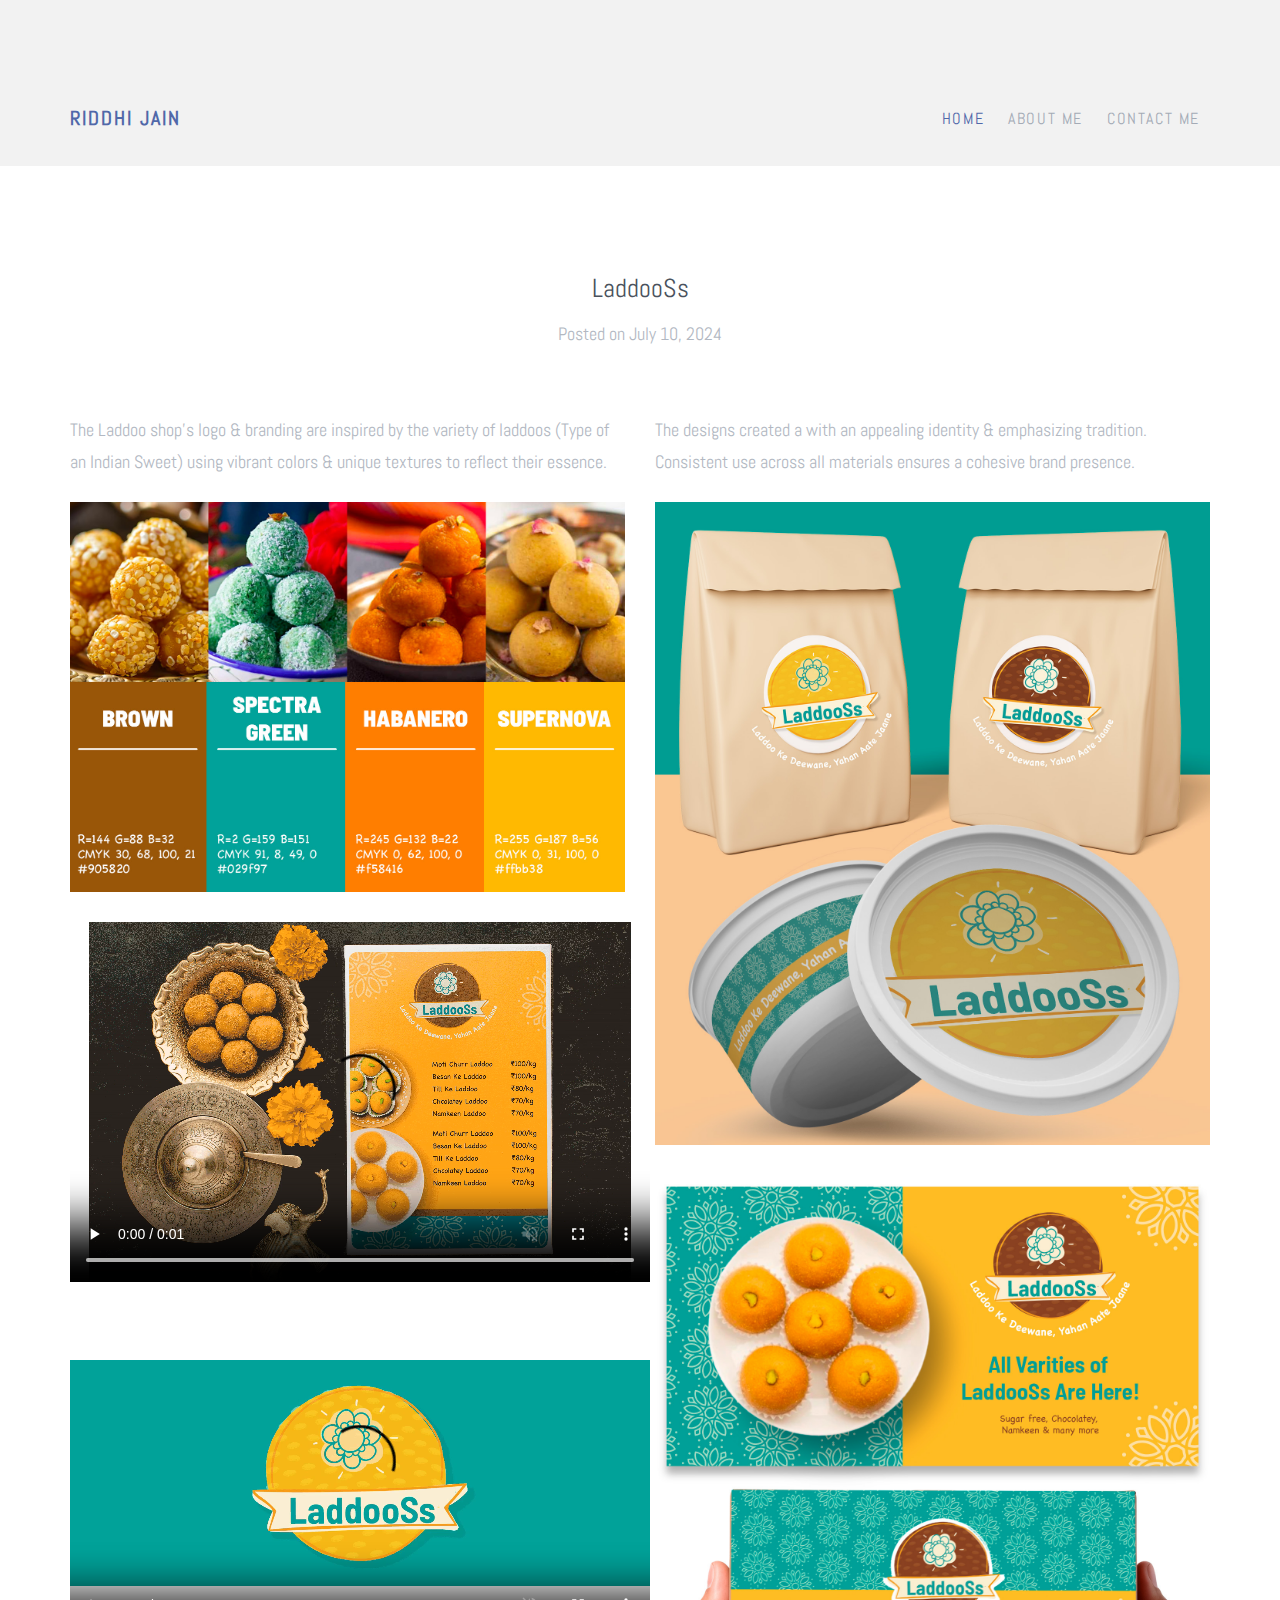
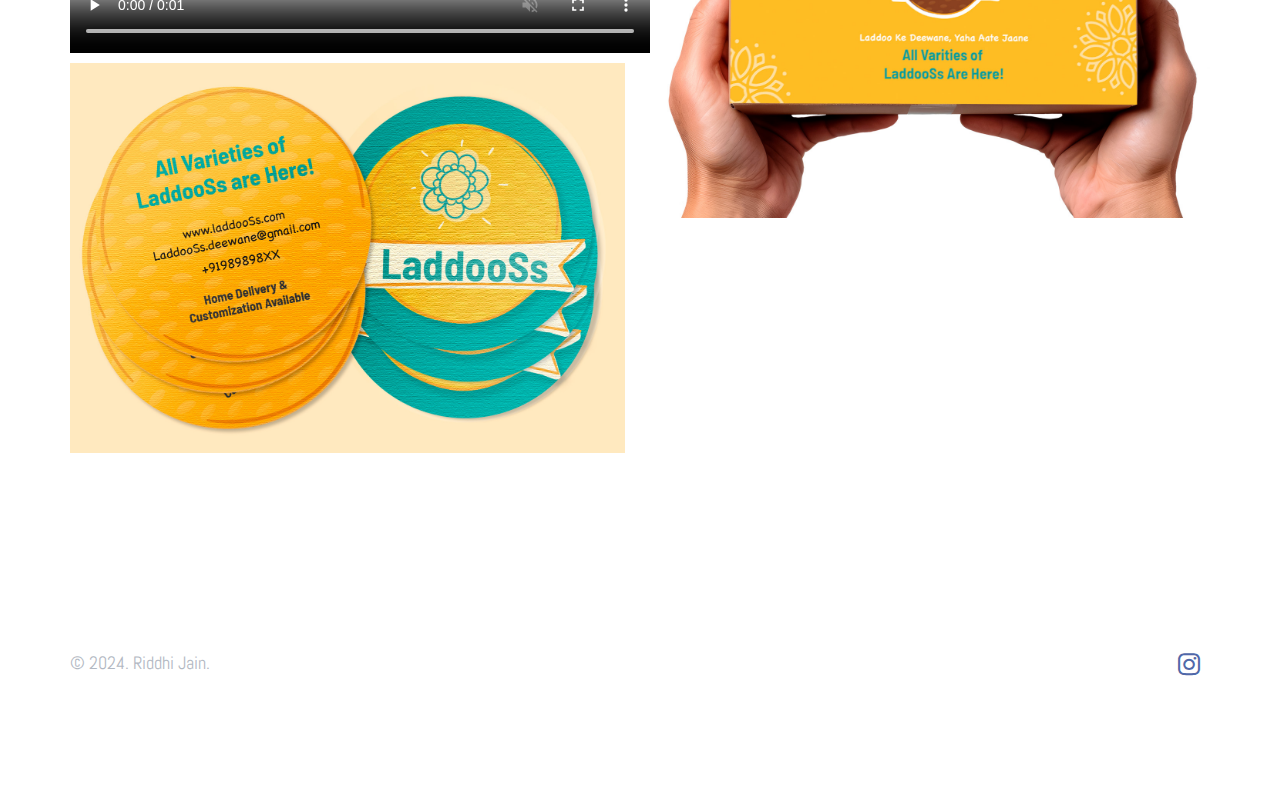
==== 1.laddoos.html @ 5071874e "commit" ====
<!DOCTYPE html>
<html lang="en">
  <head>
    <meta charset="utf-8">
    <meta name="viewport" content="width=device-width, initial-scale=1">
    <title>Riddhi Jain &mdash; Graphic Designer</title>
    <link
            rel="icon"
            href=
"https://cdn-icons-png.flaticon.com/512/1825/1825968.png"
            type="image/x-icon"
        />
    <meta name="description" content="Free Bootstrap Theme by uicookies.com">
    <meta name="keywords" content="free website templates, free bootstrap themes, free template, free bootstrap, free website template">
    
    <link href="https://fonts.googleapis.com/css?family=Abel" rel="stylesheet">
    <link rel="stylesheet" href="css/styles-merged.css">
    <link rel="stylesheet" href="css/style.min.css">
    <link rel="stylesheet" href="css/custom.css">

    <!--[if lt IE 9]>
      <script src="js/vendor/html5shiv.min.js"></script>
      <script src="js/vendor/respond.min.js"></script>
    <![endif]-->
  </head>
  <body>


  <!-- START: header -->
  
  <div class="probootstrap-loader"></div>

  <header role="banner" class="probootstrap-header">
    <div class="container">
        <a href="index.html" class="probootstrap-logo">Riddhi Jain<span></span></a>
        
        <a href="#" class="probootstrap-burger-menu visible-xs" ><i>Menu</i></a>
        <div class="mobile-menu-overlay"></div>

        <nav role="navigation" class="probootstrap-nav hidden-xs">
          <ul class="probootstrap-main-nav">
            <li class="active"><a href="index.html">Home</a></li>
            <!-- <li><a href="services.html">Projects</a></li> -->
            <li><a href="about.html">About Me</a></li>
            <li><a href="contact.html">Contact Me</a></li>
          </ul>
          <div class="extra-text visible-xs"> 
            <a href="#" class="probootstrap-burger-menu"><i>Menu</i></a>
            <h5>Address</h5>
            <p>198 West 21th Street, Suite 721 New York NY 10016</p>
            <h5>Connect</h5>
            <ul class="social-buttons">
              <li><a href="#"><i class="icon-twitter"></i></a></li>
              <li><a href="#"><i class="icon-facebook2"></i></a></li>
              <li><a href="#"><i class="icon-instagram2"></i></a></li>
            </ul>
          </div>
        </nav>
    </div>
  </header>
  <!-- END: header -->
  
  <div class="probootstrap-section">
    <div class="container">

      <div class="row">
        <div class="col-md-6 col-md-offset-3 mb40 text-center">
          <h2>LaddooSs</h2>
          <p>Posted  on July 10, 2024</p>
        </div>
        <div class="col-md-6">
          <p>The Laddoo shop's logo & branding are inspired by the variety of laddoos (Type of an Indian Sweet) using vibrant colors & unique textures to reflect their essence.</p>    
        </div>
        <div class="col-md-6">
          <p>The designs created a with an appealing identity & emphasizing tradition. Consistent use across all materials ensures a cohesive brand presence.</i></p>    
        </div>
      </div>
      <div class="row">
        <div class="col-md-6">
          <p><a href="img/1.Colors & Fonts.jpg" class="image-popup"><img src="img/1.Colors & Fonts.jpg" class="img-responsive" alt="Image 1"></a></p>
          <!-- <p><a href="img/1.Menu Thumbnail.jpg" class="image-popup"><img src="img/1.Menu Thumbnail.jpg" class="img-responsive" alt="Image 3"></a></p> -->
          <!-- <p><a href="img/1.Thumbnail.jpg" class="image-popup"><img src="img/1.Thumbnail.jpg" class="img-responsive" alt="Free HTML5 Bootstrap Template by uicookies.com"></a></p> -->
          <video width="580" height="360" controls autoplay loop muted>
            <source src="img/1.Menu GIF.mp4" type="video/mp4">
          </video>
          <video width="580" height="360" controls autoplay loop muted>
            <source src="img/1.Logo GIF.mp4" type="video/mp4">
          </video>          
          <p><a href="img/1.Visiting Card.jpg" class="image-popup"><img src="img/1.Visiting Card.jpg" class="img-responsive" alt="Free HTML5 Bootstrap Template by uicookies.com"></a></p>


        </div>
        <div class="col-md-6">
          <p><a href="img/1.Instant Packs.jpg" class="image-popup"><img src="img/1.Instant Packs.jpg" class="img-responsive" alt="Image 2"></a></p>
          <p><a href="img/1.Pattern.jpg" class="image-popup"><img src="img/1.Pattern.jpg" class="img-responsive" alt="Image 4"></a></p>

          
        </div>
      </div>
      
    </div>
  </div>

  <footer class="probootstrap-footer" role="contentinfo">
    <div class="container">
      <div class="row">
        <div class="col-md-12">
          <p class="probootstrap-copyright">&copy; 2024. Riddhi Jain.</p>
          <ul class="probootstrap-social">
            <!-- <li><a href="#"><i class="icon-twitter"></i></a></li> -->
            <!-- <li><a href="#"><i class="icon-facebook2"></i></a></li> -->
            <li><a href="https://www.instagram.com/inthehouseofrj/"><i class="icon-instagram2"></i></a></li>
            <!-- <li><a href="#"><i class="icon-google-plus"></i></a></li> -->
          </ul>
        </div>
      </div>
    </div>
  </footer>

  <div class="gototop js-top">
    <a href="#" class="js-gotop"><i class="icon-chevron-thin-up"></i></a>
  </div>
  

  <script src="js/scripts.min.js"></script>
  <script src="js/main.min.js"></script>
  <script src="js/custom.js"></script>

  </body>
</html>
---- css/style.min.css ----
/*!==============================
 * Theme Name: Explorer
 * Theme URL: https://probootstrap.com/explorer-free-photography-website-template-using-bootstrap
 * Version: 1.0
 * Author: ProBootstrap.com
 * Author URL: https://probootstrap.com
 * License: Released for free under the Creative Commons Attribution 3.0 license (probootstrap.com/license)
 */.probootstrap-logo,body{font-family:Abel,sans-serif}.btn,.probootstrap-footer-widget .heading,.probootstrap-logo,.probootstrap-main-nav li a{letter-spacing:.1em;text-transform:uppercase}@font-face{font-family:icomoon;src:url(../fonts/icomoon/icomoon.eot?1z9v6x);src:url(../fonts/icomoon/icomoon.eot?1z9v6x#iefix) format("embedded-opentype"),url(../fonts/icomoon/icomoon.ttf?1z9v6x) format("truetype"),url(../fonts/icomoon/icomoon.woff?1z9v6x) format("woff"),url(../fonts/icomoon/icomoon.svg?1z9v6x#icomoon) format("svg");font-weight:400;font-style:normal}html{overflow-x:hidden;font-size:1em}body{background:#fff;font-size:18px;line-height:1.8;font-weight:300;color:#b2b8c2}::selection{background:#5068A9;color:#fff}::-moz-selection{background:#5068A9;color:#fff}.page-title h1,.probootstrap-card .probootstrap-card-text .probootstrap-card-heading,.probootstrap-panel .panel .panel-title,.section-heading h2,.service .heading,.service.left-icon h3,h1,h2,h3,h4{margin:1.414em 0 .5em;line-height:1.2;font-weight:300;color:#4a525d}.page-title h1,h1{margin-top:0;font-size:1.602em}.section-heading h2,h2{font-size:1.424em}.probootstrap-card .probootstrap-card-text .probootstrap-card-heading,.service .heading,.service.left-icon h3,h3{font-size:1.266em}.probootstrap-panel .panel .panel-title,h4{font-size:1.125em}.font_small,small{font-size:.889em}figure,ol,p,ul{margin-bottom:1.3em}a{-webkit-transition:.3s all;transition:.3s all;color:#5068A9}a:focus,a:hover{color:#485d98;text-decoration:none!important}.probootstrap-header{padding-top:100px;padding-bottom:30px;width:100%;z-index:12;position:relative;background:#F2F2F2;top:0}.probootstrap-logo{float:left;color:#5068A9;padding-left:0;font-size:20px;display:block;font-weight:900}.probootstrap-logo:active,.probootstrap-logo:focus,.probootstrap-logo:hover{color:#5068A9}@media screen and (max-width:768px){.probootstrap-header{padding-top:30px;padding-bottom:30px}.probootstrap-logo{padding-left:0}}.probootstrap-nav{float:right;margin:2px 0 0}.probootstrap-mobile-menu-active .probootstrap-nav{text-align:left;position:fixed;display:block!important;overflow-y:auto;top:0;right:0;bottom:0;z-index:1100;height:100vh;width:300px;background:#000;padding:40px;-webkit-transition:.3s all ease-out;transition:.3s all ease-out;-webkit-transform:translateX(300px);transform:translateX(300px)}.probootstrap-mobile-menu-active .probootstrap-nav .extra-text{display:block;float:left;clear:both;margin-top:30px;font-size:16px;color:rgba(255,255,255,.5)}.probootstrap-mobile-menu-active .probootstrap-nav .extra-text .social-buttons{padding:0;margin:0 0 20px}.probootstrap-mobile-menu-active .probootstrap-nav .extra-text .social-buttons li{display:inline-block;zoom:1;padding:0;margin:0}.probootstrap-mobile-menu-active .probootstrap-nav .extra-text .social-buttons li a{color:#fff;padding:10px}.probootstrap-mobile-menu-active .probootstrap-nav .extra-text .social-buttons li:first-child a{padding-left:0}.probootstrap-mobile-menu-active .probootstrap-nav .extra-text h5{text-transform:uppercase;font-size:12px;font-weight:700;letter-spacing:.1em;color:#fff}.probootstrap-mobile-menu-active.show .probootstrap-nav{-webkit-transform:translateX(0);transform:translateX(0)}.probootstrap-main-nav{margin:0;padding:0}.probootstrap-mobile-menu-active .probootstrap-main-nav{float:left;margin-top:40px;width:100%}.probootstrap-main-nav li{margin:0;padding:0 10px;list-style:none;display:inline;font-size:16px}.probootstrap-mobile-menu-active .probootstrap-main-nav li{margin-bottom:10px;padding-left:0;padding-right:0;display:block}.probootstrap-main-nav li a{font-weight:400;padding:10px 0;color:#a4abb6}.probootstrap-main-nav li a:hover{color:#8791a0}.probootstrap-mobile-menu-active.show .probootstrap-main-nav li a{color:#5068A9}.probootstrap-mobile-menu-active .probootstrap-main-nav li a{margin-bottom:10px;padding:5px 0;display:block}.probootstrap-mobile-menu-active .probootstrap-main-nav li a:hover{color:#fff}.probootstrap-main-nav li.active a,.probootstrap-main-nav li.active a:hover{color:#5068A9}.probootstrap-header-social li a,.probootstrap-mobile-menu-active .probootstrap-main-nav li.active a{color:#fff}.mobile-menu-overlay{z-index:1099;position:fixed;top:0;bottom:0;left:0;right:0;width:100vw;height:100vh;background:rgba(0,0,0,.3);opacity:0;visibility:hidden;-webkit-transition:.3s all ease-out;transition:.3s all ease-out}.probootstrap-hover-overlay:before,.probootstrap-hover-overlay:hover:before,.probootstrap-mobile-menu-active.show .mobile-menu-overlay{opacity:1;visibility:visible}.probootstrap-header-social{position:absolute;top:34px;right:60px}.probootstrap-header-social li{display:inline;list-style:none;margin-left:5px}.probootstrap-right-nav{position:absolute;top:3px;right:0;margin:0;padding:0}.probootstrap-right-nav li{padding:0;margin:0;display:inline-block;zoom:1;list-style:none}.probootstrap-right-nav li a{padding:0 10px}.probootstrap-burger-menu{display:inline-block;width:18px;height:18px;cursor:pointer;text-decoration:none}.probootstrap-burger-menu i{position:relative;display:inline-block;width:18px;height:2px;color:#a4abb6;font:700 14px/.4 Helvetica,arial;text-transform:uppercase;text-indent:-55px;background:#a4abb6;-webkit-transition:all .2s ease-out;transition:all .2s ease-out}.probootstrap-burger-menu i::after,.probootstrap-burger-menu i::before{content:'';width:18px;height:2px;background:#a4abb6;position:absolute;left:0;-webkit-transition:all .2s ease-out;transition:all .2s ease-out}.probootstrap-burger-menu i::before{top:-7px}.probootstrap-burger-menu i::after{bottom:-7px}.probootstrap-burger-menu:hover i::before{top:-10px}.probootstrap-burger-menu:hover i::after{bottom:-10px}.probootstrap-burger-menu.active i{background:0 0}.probootstrap-burger-menu.active i::before{top:0;-webkit-transform:rotateZ(45deg);transform:rotateZ(45deg)}.probootstrap-burger-menu.active i::after{bottom:0;-webkit-transform:rotateZ(-45deg);transform:rotateZ(-45deg)}.probootstrap-mobile-menu-active.show .probootstrap-burger-menu i{color:#fff;background:#000}.probootstrap-mobile-menu-active.show .probootstrap-burger-menu i::after,.probootstrap-mobile-menu-active.show .probootstrap-burger-menu i::before{background:#fff}.probootstrap-burger-menu{position:absolute;top:30px;right:20px}.btn{border:none;border-radius:4px;-webkit-transition:.3s all ease-in;transition:.3s all ease-in;padding:10px 15px}.btn.btn-sm{font-size:13px;padding:5px 20px}.btn.btn-lg{line-height:1.5;padding-top:20px;padding-bottom:20px}.btn.btn-primary{border:2px solid #5068A9;background:#5068A9;color:#fff}.btn.btn-primary:active,.btn.btn-primary:focus,.btn.btn-primary:hover{background:#5f76b3;color:#fff;border:2px solid #5f76b3}.btn.btn-primary:active,.btn.btn-primary:focus{outline:0;border:2px solid #5f76b3}.btn.btn-ghost{background:0 0;border:2px solid #5068A9;color:#5068A9}.btn.btn-ghost:hover{background:#5068A9;color:#fff;border:2px solid #5068A9}.btn.btn-ghost:active,.btn.btn-ghost:focus{outline:0;background:0 0;color:#5068A9;border:2px solid #5068A9}.btn.btn-ghost.btn-ghost-white{background:0 0;border:2px solid #fff;color:#fff}.btn.btn-ghost.btn-ghost-white:hover{background:#fff;color:#5068A9}.btn.btn-ghost.btn-ghost-white:active,.btn.btn-ghost.btn-ghost-white:focus{outline:0;background:#fff;color:#5068A9;border:2px solid #fff}.btn.btn-black,.btn.btn-black:active,.btn.btn-black:focus,.btn.btn-black:hover{background:#000;border:1px solid #000;color:#fff}.btn.btn-black:active,.btn.btn-black:focus{outline:0}.probootstrap-section{padding:4em 0;position:relative;z-index:2}.probootstrap-section.probootstrap-section-sm{padding:3em 0}.probootstrap-section.probootstrap-border-top{border-top:1px solid rgba(0,0,0,.1)}.probootstrap-section.probootstrap-border-bottom{border-bottom:1px solid rgba(0,0,0,.1)}.probootstrap-section>.container.probootstrap-border-top{padding-top:50px;border-top:1px solid rgba(0,0,0,.1)}.probootstrap-cta,.probootstrap-footer{border-top:2px solid rgba(255,255,255,.1)}.probootstrap-section.probootstrap-section-colored,.probootstrap-section.probootstrap-section-dark{background:#ddf0f3;background:-webkit-gradient(linear,left top,right top,from(#ddf0f3),to(#5068a9));background:linear-gradient(to right,#ddf0f3 0,#5068a9 100%);filter:progid:DXImageTransform.Microsoft.gradient( startColorstr=$firstcolor, endColorstr=$secondcolor, GradientType=1 )}.probootstrap-section.probootstrap-section-colored .section-heading h2,.probootstrap-section.probootstrap-section-dark .section-heading h2{color:#fff}.probootstrap-section.probootstrap-section-colored .section-heading p,.probootstrap-section.probootstrap-section-dark .section-heading p{color:rgba(255,255,255,.6)}.probootstrap-section.probootstrap-section-colored .heading-with-icon,.probootstrap-section.probootstrap-section-colored .heading-with-icon i,.probootstrap-section.probootstrap-section-dark .heading-with-icon,.probootstrap-section.probootstrap-section-dark .heading-with-icon i{color:#5068A9}.probootstrap-section.probootstrap-section-colored p,.probootstrap-section.probootstrap-section-dark .section-heading h2,.probootstrap-section.probootstrap-section-dark p{color:#fff}.probootstrap-section.probootstrap-section-dark{background:#222;color:#fff}.probootstrap-section.probootstrap-section-dark .section-heading p,.probootstrap-section.probootstrap-section-dark p{color:rgba(255,255,255,.6)}.probootstrap-section.probootstrap-section-lighter{background:#f7f7f7}@media screen and (max-width:768px){.probootstrap-section{padding:3em 0}}.probootstrap-section.probootstrap-bg{background-size:cover;background-repeat:no-repeat;background-attachment:fixed;padding:8em 0}.probootstrap-section.probootstrap-bg:before{position:absolute;content:"";background:rgba(0,0,0,.6);top:0;left:0;right:0;bottom:0;z-index:-1}.probootstrap-section.probootstrap-bg .heading{margin-top:0;margin-bottom:10px;color:#fff;font-family:Abel,sans-serif;font-size:30px;line-height:30px}.probootstrap-cta :last-child,.probootstrap-panel .panel .panel-body :last-child{margin-bottom:0}.probootstrap-section.probootstrap-bg .sub-heading{font-size:20px;line-height:1.5;color:rgba(255,255,255,.7)}.probootstrap-section.probootstrap-bg .container{position:relative;z-index:2}.probootstrap-cta{border-bottom:2px solid rgba(255,255,255,.1);padding:50px 0;float:left;width:100%}.probootstrap-cta.border-bototm-none{border-bottom:none}.probootstrap-cta h2{margin-top:0;margin-bottom:0;text-transform:uppercase}.probootstrap-relative{position:relative}.probootstrap-owl-navigation{margin:0;padding:0}.probootstrap-owl-navigation.absolute{position:absolute;top:2px}@media screen and (max-width:768px){.probootstrap-owl-navigation.absolute{position:relative;margin-bottom:40px}}.probootstrap-owl-navigation.absolute.right{right:10px}.probootstrap-owl-navigation.absolute.left{left:0}.probootstrap-owl-navigation li{display:inline-block;list-style:none;margin:0;padding:0}.probootstrap-owl-navigation li a{font-size:30px;padding:0;color:#ccc}.probootstrap-owl-navigation li a:hover{color:#333}.probootstrap-footer{padding:5em 0}.probootstrap-footer .probootstrap-copyright{float:left}@media screen and (max-width:768px){.probootstrap-footer{padding:3em 0}.probootstrap-footer .probootstrap-copyright{float:none}}.probootstrap-footer .probootstrap-social{float:right}@media screen and (max-width:768px){.probootstrap-footer .probootstrap-social{float:none}}.probootstrap-footer-widget{float:left;width:100%;margin-bottom:30px}.probootstrap-footer-widget .heading{font-size:14px;margin-bottom:30px;font-weight:400}.probootstrap-footer-widget.right{text-align:right}.probootstrap-link-wrap{padding-left:40px}@media screen and (max-width:970px){.probootstrap-link-wrap{padding-left:0}}.stack-link{padding:0;margin:0;display:block}.stack-link li{list-style:none;padding:0;margin:0 0 10px}.stack-link small{font-size:12px;color:rgba(255,255,255,.2)}.stack-link a:hover small{color:#fff}.section-heading{margin-bottom:50px}.section-heading h2{font-weight:300;text-transform:uppercase;font-family:Abel,sans-serif}.lead{font-size:1.125em;line-height:1.65}.img-bg{background-size:cover;background-position:center center;background-repeat:no-repeat;height:500px;margin-bottom:16px;display:block}@media screen and (max-width:1200px){.img-bg{height:350px}}.img-bg .probootstrap-photo-details{text-align:left;bottom:20px;left:20px;position:absolute}.img-bg .probootstrap-photo-details h2,.img-bg .probootstrap-photo-details p{color:#fff;position:relative}.img-bg .probootstrap-photo-details h2{margin:0;-webkit-transition:.3s all ease;transition:.3s all ease}.img-bg .probootstrap-photo-details p{margin:0;padding:0;color:rgba(255,255,255,.5);-webkit-transition:.3s all ease;transition:.3s all ease}.img-bg:hover h2,.img-bg:hover p{margin-left:10px}figure{margin-bottom:30px}figure figcaption{margin-top:20px;display:block;color:rgba(255,255,255,.3);font-size:14px;font-style:italic;-webkit-transition:.3s all ease;transition:.3s all ease}figure:focus figcaption,figure:hover figcaption{color:rgba(255,255,255,.9)}.img-border{border:2px solid rgba(255,255,255,.1);padding:10px}.probootstrap-panel .panel{background:0 0;border:none;margin-bottom:0!important;margin-top:0!important}.probootstrap-panel .panel .panel-title{margin:0!important;padding:0!important}.probootstrap-panel .panel .panel-heading{background:0 0;border-bottom:2px solid rgba(255,255,255,.1)}.probootstrap-panel .panel .panel-heading a{padding-top:10px!important;padding-bottom:15px!important;display:block;color:rgba(255,255,255,.5);position:relative}.probootstrap-panel .panel .panel-heading a:after,.probootstrap-panel .panel .panel-heading a[aria-expanded=true]:after{font-family:icomoon;font-weight:400;text-transform:none;line-height:1;position:absolute;top:50%;right:0;speak:none;font-style:normal;font-variant:normal;-webkit-font-smoothing:antialiased;-moz-osx-font-smoothing:grayscale}.probootstrap-panel .panel .panel-heading a:after{content:"\e9f7";-webkit-transform:translateY(-50%);transform:translateY(-50%)}.probootstrap-panel .panel .panel-heading a:hover{color:#fff}.probootstrap-panel .panel .panel-heading a[aria-expanded=true]{color:#5068A9}.probootstrap-panel .panel .panel-heading a[aria-expanded=true]:after{content:"\e9e3";-webkit-transform:translateY(-50%);transform:translateY(-50%)}.probootstrap-panel .panel .panel-body{border:none!important}.probootstrap-video{position:relative}.probootstrap-video .probootstrap-video-play{position:absolute;top:0;left:0;right:0;bottom:0;z-index:10}.probootstrap-video .probootstrap-video-play i{position:absolute;top:50%;left:50%;font-size:40px;color:rgba(255,255,255,.4);-webkit-transform:translateX(-50%) translateY(-50%);transform:translateX(-50%) translateY(-50%);-webkit-transition:.3s all ease;transition:.3s all ease}.probootstrap-card.probootstrap-listing .probootstrap-card-media,.slides-text{position:relative}.probootstrap-video .probootstrap-video-play:hover i{color:#fff}.probootstrap-video .probootstrap-video-play:active,.probootstrap-video .probootstrap-video-play:focus{outline:0}.slides-text{z-index:99;padding-top:350px;max-width:600px;margin:0 auto}.slides-text h2{font-weight:100;font-size:50px;color:#fff;text-transform:uppercase}@media screen and (max-width:768px){.probootstrap-footer-widget.right{text-align:left}.slides-text h2{font-size:30px}}.slides-text p{font-size:18px}@media screen and (max-width:768px){.slides-text p{font-size:16px}.slides-text{padding-top:150px}}.probootstrap-card{margin-bottom:30px;float:left;width:100%}.probootstrap-card .probootstrap-card-media.icon{font-size:30px}.probootstrap-card .probootstrap-card-media.svg-sm .svg{height:80px;margin-bottom:0}.probootstrap-card .probootstrap-card-media.colored .svg{fill:#5068A9}.probootstrap-card .probootstrap-card-text{padding:20px}.probootstrap-card .probootstrap-card-text .probootstrap-card-heading{margin-top:0;margin-bottom:20px}.probootstrap-card .probootstrap-card-text p:last-child{margin-bottom:0}.probootstrap-card.probootstrap-listing{margin-bottom:20px;background:#fff;float:left;width:100%;-webkit-transition:.3s all ease-in-out;transition:.3s all ease-in-out;position:relative;top:0}.probootstrap-card.probootstrap-listing .probootstrap-card-media .probootstrap-love{width:40px;height:40px;line-height:40px;border-radius:50%;text-align:center;position:absolute;bottom:-20px;right:15px;background:#fff;-webkit-transition:.3s all ease-in;transition:.3s all ease-in;display:inline-block;zoom:1;-webkit-box-shadow:0 6px 8px -6px rgba(0,0,0,.1);box-shadow:0 6px 8px -6px rgba(0,0,0,.1)}.probootstrap-card.probootstrap-listing .probootstrap-card-media .probootstrap-love:focus,.probootstrap-card.probootstrap-listing .probootstrap-card-media .probootstrap-love:hover{-webkit-box-shadow:0 2px 8px -6px rgba(0,0,0,.7);box-shadow:0 2px 8px -6px rgba(0,0,0,.7);background:#5068A9;color:#fff}.probootstrap-card.probootstrap-listing .probootstrap-card-media .probootstrap-love.active{-webkit-box-shadow:0 6px 8px -6px rgba(0,0,0,.1);box-shadow:0 6px 8px -6px rgba(0,0,0,.1);background:#5068A9;color:#fff}.probootstrap-card.probootstrap-listing .probootstrap-card-text .probootstrap-listing-location{display:table;margin-bottom:20px}.probootstrap-card.probootstrap-listing .probootstrap-card-text .probootstrap-listing-location i,.probootstrap-card.probootstrap-listing .probootstrap-card-text .probootstrap-listing-location span{display:table-cell;vertical-align:top}.probootstrap-card.probootstrap-listing .probootstrap-card-text .probootstrap-listing-location i{position:relative;top:2px;width:25px}.probootstrap-card.probootstrap-listing .probootstrap-card-text .probootstrap-listing-location span{font-weight:400;font-size:14px;color:#bdbdbd}.probootstrap-card.probootstrap-listing .probootstrap-card-text .probootstrap-listing-category{margin-bottom:5px}.probootstrap-card.probootstrap-listing .probootstrap-card-text .probootstrap-listing-category span{display:inline-block;zoom:1;padding:2px 10px;border-radius:4px;color:#fff;text-transform:uppercase;font-size:10px}.probootstrap-card.probootstrap-listing .probootstrap-card-text .probootstrap-listing-category.for-sale span{background:#22EAAA}.probootstrap-card.probootstrap-listing .probootstrap-card-text .probootstrap-listing-category.for-rent span{background:#EE5A5A}.probootstrap-card.probootstrap-listing .probootstrap-card-text .probootstrap-listing-price{font-size:16px;color:#bdbdbd}.probootstrap-card.probootstrap-listing .probootstrap-card-text .probootstrap-listing-price strong{font-size:30px;font-weight:300;color:#5068A9}.probootstrap-card.probootstrap-listing .probootstrap-card-extra{float:left;background:#fff;width:100%;border-top:1px solid #f0f0f0}.probootstrap-card.probootstrap-listing .probootstrap-card-extra ul{padding:0 20px;margin:0}.probootstrap-card.probootstrap-listing .probootstrap-card-extra ul li{width:25%;float:left;padding:10px 0;margin:0;list-style:none;font-size:12px;color:#000}.probootstrap-card.probootstrap-listing .probootstrap-card-extra ul li span{display:block;color:#bdbdbd}.probootstrap-card.probootstrap-listing:focus,.probootstrap-card.probootstrap-listing:hover{top:-20px;-webkit-box-shadow:0 6px 68px -6px rgba(0,0,0,.2);box-shadow:0 6px 68px -6px rgba(0,0,0,.2)}.probootstrap-card.probootstrap-person{margin-bottom:30px;padding:15px;border:2px solid rgba(255,255,255,.1)}.probootstrap-card.probootstrap-person h2{color:#fff!important}.probootstrap-card.probootstrap-person .probootstrap-card-media{padding-top:30px}.probootstrap-card.probootstrap-person .probootstrap-card-media img{height:200px;margin:0 auto;border-radius:50%}.probootstrap-card.probootstrap-person small{color:rgba(255,255,255,.3);font-weight:400}.page-title{margin-top:120px;margin-bottom:50px;text-align:left;float:left;width:100%}.page-title h1{text-transform:uppercase;color:#fff;font-weight:300}.probootstrap-home-search{padding:30px;background:rgba(0,0,0,.85);margin-top:300px;color:#fff;text-align:center;float:left;width:100%;border-radius:4px;-webkit-box-shadow:0 6px 68px -6px rgba(0,0,0,.7);box-shadow:0 6px 68px -6px rgba(0,0,0,.7)}@media screen and (max-width:768px){.probootstrap-card.probootstrap-listing:focus,.probootstrap-card.probootstrap-listing:hover{top:0}.probootstrap-home-search{margin-top:100px}}.probootstrap-home-search form{float:left;width:100%;margin-bottom:20px}.probootstrap-home-search a{color:rgba(255,255,255,.7);text-decoration:underline}.probootstrap-home-search a:hover{color:#fff}.probootstrap-home-search .heading{font-size:24px;color:#fff;margin-top:0;margin-bottom:10px;font-weight:300}.probootstrap-home-search .probootstrap-field-group .probootstrap-fields{width:calc(100% - 200px);text-align:left;float:left}@media screen and (max-width:768px){.probootstrap-home-search .probootstrap-field-group .probootstrap-fields{width:100%}}.probootstrap-home-search .probootstrap-field-group .probootstrap-fields input,.probootstrap-home-search .probootstrap-field-group .probootstrap-fields select{border-radius:0;-webkit-appearance:none;-moz-appearance:none;appearance:none;height:50px;font-size:16px;-webkit-box-shadow:none;box-shadow:none;border:none;width:100%}.probootstrap-home-search .probootstrap-field-group .probootstrap-fields input:active,.probootstrap-home-search .probootstrap-field-group .probootstrap-fields input:focus,.probootstrap-home-search .probootstrap-field-group .probootstrap-fields select:active,.probootstrap-home-search .probootstrap-field-group .probootstrap-fields select:focus{-webkit-box-shadow:none;box-shadow:none;outline:0!important}.probootstrap-home-search .probootstrap-field-group .probootstrap-fields .search-category,.probootstrap-home-search .probootstrap-field-group .probootstrap-fields .search-field{position:relative}.probootstrap-home-search .probootstrap-field-group .probootstrap-fields .search-category i,.probootstrap-home-search .probootstrap-field-group .probootstrap-fields .search-field i{position:absolute;color:rgba(0,0,0,.3);top:50%;-webkit-transform:translateY(-50%);transform:translateY(-50%)}.probootstrap-home-search .probootstrap-field-group .probootstrap-fields .search-field{float:left;width:60%}@media screen and (max-width:768px){.probootstrap-home-search .probootstrap-field-group .probootstrap-fields .search-field{width:100%;border-bottom:1px solid #f1f1f1}}.probootstrap-home-search .probootstrap-field-group .probootstrap-fields .search-field i{left:10px}.probootstrap-home-search .probootstrap-field-group .probootstrap-fields .search-field input{padding-left:40px}.probootstrap-home-search .probootstrap-field-group .probootstrap-fields .search-category{width:40%;float:left;position:relative}@media screen and (max-width:768px){.probootstrap-home-search .probootstrap-field-group .probootstrap-fields .search-category{width:100%}}.probootstrap-home-search .probootstrap-field-group .probootstrap-fields .search-category i{right:10px}.probootstrap-home-search .probootstrap-field-group .probootstrap-fields .search-category:before{content:"";position:absolute;top:7px;bottom:7px;left:0;width:1px;background:rgba(0,0,0,.1)}#map,.probootstrap-cart a,.t2{position:relative}.probootstrap-home-search .probootstrap-field-group .btn{border-radius:0;height:50px;width:200px;float:right;padding:0}.t2{top:2px}.image-popup{margin-bottom:30px;float:left;width:100%}#map{width:100%;height:500px}@media screen and (max-width:768px){.probootstrap-home-search .probootstrap-field-group .btn{width:100%}#map{height:200px}}.probootstrap-cart a .number{letter-spacing:0;position:absolute;top:0;left:10px;display:inline-block;width:25px;font-size:12px;height:25px;margin-top:-5px;line-height:25px;text-align:center;border-radius:50%;background:#5068A9;color:#fff}.media-item,.product-item{-webkit-box-shadow:0 6px 68px -6px rgba(0,0,0,.09);box-shadow:0 6px 68px -6px rgba(0,0,0,.09);background:#fff;margin-bottom:30px;border-radius:7px;overflow:hidden}.media-item .text p:last-child,.media-item figure,.product-item .text p:last-child,.product-item figure{margin-bottom:0}.media-item .text,.product-item .text{padding:20px}.media-item .text .heading,.product-item .text .heading{font-size:20px;margin-top:0;line-height:1.4}.probootstrap-half{display:-webkit-box;display:-ms-flexbox;display:flex;-ms-flex-wrap:wrap;flex-wrap:wrap}.probootstrap-half .image-wrap,.probootstrap-half .text{width:50%}.probootstrap-half .image-wrap{overflow:hidden}@media screen and (max-width:1000px){.probootstrap-half .image-wrap,.probootstrap-half .text{width:100%}.probootstrap-half .image-wrap{height:400px;width:100%}}.probootstrap-half .image{width:100%;height:100%;background-size:cover;background-position:center center;background-repeat:no-repeat;-webkit-transition:.8s all ease-in-out;transition:.8s all ease-in-out;background-color:#5068A9}.probootstrap-half .text{padding:100px;background:#222}.probootstrap-half .text .subtitle{color:rgba(255,255,255,.2)}.probootstrap-card .probootstrap-card-text .probootstrap-half .text .probootstrap-card-heading,.probootstrap-half .text .probootstrap-card .probootstrap-card-text .probootstrap-card-heading,.probootstrap-half .text .probootstrap-panel .panel .panel-title,.probootstrap-half .text .service .heading,.probootstrap-half .text h2,.probootstrap-half .text h3,.probootstrap-half .text h4,.probootstrap-half .text h5,.probootstrap-panel .panel .probootstrap-half .text .panel-title,.service .probootstrap-half .text .heading{color:#fff}.probootstrap-card .probootstrap-card-text .probootstrap-half .text .probootstrap-card-heading,.probootstrap-half .text .probootstrap-card .probootstrap-card-text .probootstrap-card-heading,.probootstrap-half .text .service .heading,.probootstrap-half .text h3,.service .probootstrap-half .text .heading{line-height:30px;font-size:30px;margin-bottom:30px}@media screen and (max-width:768px){.probootstrap-card .probootstrap-card-text .probootstrap-half .text .probootstrap-card-heading,.probootstrap-half .text .probootstrap-card .probootstrap-card-text .probootstrap-card-heading,.probootstrap-half .text .service .heading,.probootstrap-half .text h3,.service .probootstrap-half .text .heading{font-size:24px;line-height:24px}}.probootstrap-half .text p{color:rgba(255,255,255,.5);line-height:1.5}.probootstrap-half.reverse{position:relative}.probootstrap-half.reverse .image-wrap{position:absolute;right:0;top:0;height:100%}@media screen and (max-width:1000px){.probootstrap-half .text{width:100%;padding:30px 15px;float:left}.probootstrap-half.reverse .image-wrap{position:relative;height:400px}}.probootstrap-half .btn-ghost-white{border-color:rgba(255,255,255,.2)!important}.probootstrap-half .btn-ghost-white:active,.probootstrap-half .btn-ghost-white:focus,.probootstrap-half .btn-ghost-white:hover{background:0 0!important;color:#fff!important;border-color:#5068a9!important}.probootstrap-half .service-item{position:relative;width:100%;float:left;margin-bottom:30px}.probootstrap-half .service-item .number{font-weight:700;font-size:100px;left:0;margin-left:-50px;top:0;color:rgba(255,255,255,.05);z-index:1;line-height:100px;position:absolute}.probootstrap-lg-service{margin-bottom:160px}.probootstrap-lg-service .icon{text-align:center}@media screen and (max-width:992px){.probootstrap-lg-service,.probootstrap-lg-service .icon{margin-bottom:40px}}.probootstrap-lg-service .icon i{font-size:200px;color:#5068A9}.probootstrap-hover-overlay{position:relative;display:block;overflow:hidden;-webkit-transition:.7s all ease-out;transition:.7s all ease-out;margin-bottom:10px}.probootstrap-hover-overlay img{position:relative;z-index:1;-webkit-transition:.3s all ease-out;transition:.3s all ease-out}.probootstrap-hover-overlay:before{-webkit-transition:.3s all ease-out;transition:.3s all ease-out;content:"";top:0;left:0;right:0;bottom:0;position:absolute;background:rgba(0,0,0,.5);z-index:2}.probootstrap-hover-overlay .probootstrap-text-overlay{text-align:center;position:absolute;z-index:20;left:50%;top:50%;-webkit-transition:.4s all ease-out;transition:.4s all ease-out;opacity:1;visibility:visible;-webkit-transform:translateX(-50%) translateY(-50%);transform:translateX(-50%) translateY(-50%)}.probootstrap-card .probootstrap-card-text .probootstrap-hover-overlay .probootstrap-text-overlay .probootstrap-card-heading,.probootstrap-hover-overlay .probootstrap-text-overlay .probootstrap-card .probootstrap-card-text .probootstrap-card-heading,.probootstrap-hover-overlay .probootstrap-text-overlay .service .heading,.probootstrap-hover-overlay .probootstrap-text-overlay h3,.service .probootstrap-hover-overlay .probootstrap-text-overlay .heading{color:#fff;margin-bottom:0;margin-top:0}.probootstrap-hover-overlay .probootstrap-text-overlay p{color:rgba(255,255,255,.8);font-size:12px}.probootstrap-hover-overlay .probootstrap-text-overlay p:last-child{margin-bottom:0}.probootstrap-hover-overlay:hover img{-webkit-transform:scale(1.1);transform:scale(1.1)}.probootstrap-block-image{margin-bottom:40px;float:left;width:100%}.probootstrap-block-image figure{width:200px;margin:0 auto}.probootstrap-block-image figure img{max-width:100%;border-radius:50%}.probootstrap-block-image .probootstrap-panel .panel .panel-title,.probootstrap-block-image h4,.probootstrap-panel .panel .probootstrap-block-image .panel-title{font-size:20px;text-transform:uppercase}.probootstrap-social{padding:0;margin:0}.probootstrap-social li{display:inline;padding:0;margin:0;list-style:none}.probootstrap-social li a{padding:10px;font-size:22px}.probootstrap-social li a:hover{text-decoration:none!important}.probootstrap-social li:first-child>a{padding-left:0}.service{margin-bottom:30px;float:left;width:100%;padding:20px;border-radius:0}.service .icon{position:relative;display:block;margin:0 auto;text-align:center}.service .icon i{position:absolute;top:50%;left:50%;-webkit-transform:translateX(-50%) translateY(-50%);transform:translateX(-50%) translateY(-50%);font-size:30px;color:#5068A9}.service p:last-child{margin-bottom:0}.service.left-icon{padding:0;border:none;margin-bottom:50px!important;display:table}.service.left-icon .icon,.service.left-icon .text{display:table-cell;vertical-align:top!important}.service.left-icon .icon{height:10px!important;width:90px;position:relative;top:0;border:none}.service.left-icon .icon i{font-size:40px;position:absolute;top:20px}.service.left-icon .text{display:table-cell}.probootstrap-card .probootstrap-card-text .service.left-icon .probootstrap-card-heading,.service.left-icon .heading,.service.left-icon .probootstrap-card .probootstrap-card-text .probootstrap-card-heading,.service.left-icon h3{margin-top:0;margin-bottom:10px}.service.left-icon p:last-child{margin-bottom:0}.service.hover_service{-webkit-transition:.3s all;transition:.3s all}.service.hover_service:focus,.service.hover_service:hover{-webkit-box-shadow:0 2px 20px 0 rgba(0,0,0,.1);box-shadow:0 2px 20px 0 rgba(0,0,0,.1);border:1px solid transparent}.probootstrap-form{margin-bottom:50px}.probootstrap-form .form-note-link{font-weight:400}.probootstrap-form .form-note-link a,.probootstrap-form .form-note-link a:active,.probootstrap-form .form-note-link a:focus,.probootstrap-form .form-note-link a:hover{color:rgba(255,255,255,.4)}.probootstrap-form label{font-weight:400;font-size:14px;text-transform:uppercase}.probootstrap-form .form-control{height:46px;-webkit-box-shadow:none;box-shadow:none;font-size:18px;-webkit-appearance:none;-moz-appearance:none;appearance:none;border-radius:4px;border:2px solid #C0C5CD;background:0 0;-webkit-transition:.3s all ease-out;transition:.3s all ease-out}.probootstrap-form .form-control:active,.probootstrap-form .form-control:focus{-webkit-box-shadow:none;box-shadow:none;border-color:#5068A9}.probootstrap-form textarea.form-control{height:inherit;resize:vertical}.probootstrap-animate{opacity:0;visibility:hidden}.probootstrap-contact-info,.with-icon{padding:0;margin:0 0 30px}.probootstrap-contact-info li,.with-icon li{padding:0;margin:20px 0 15px;list-style:none;line-height:24px;display:table}.probootstrap-contact-info li>i,.probootstrap-contact-info li>span,.with-icon li>i,.with-icon li>span{vertical-align:top;display:table-cell}.probootstrap-contact-info li>i,.with-icon li>i{font-size:20px;position:relative;top:4px;width:30px}.with-icon li i{top:4px;font-size:15px}.with-icon.colored i{color:#5068A9}.probootstrap-section-heading .sub-heading{font-size:14px;text-transform:uppercase;letter-spacing:.2em;margin-top:0}.probootstrap-section-heading .heading{margin-top:0}.row.heading h2{font-size:28px}.flexslider,.flexslider .slides>li,.flexslider2,.flexslider2 .slides>li,.slider-height{height:800px;overflow:hidden}@media screen and (max-width:480px){.flexslider,.flexslider .slides>li,.flexslider2,.flexslider2 .slides>li,.slider-height{height:inherit;height:500px}.flexslider .flex-direction-nav,.flexslider2 .flex-direction-nav{display:none}}.flexslider,.flexslider2{position:relative;z-index:2;background:0 0;border:none;margin:0;border-radius:0;color:rgba(255,255,255,.7)}.flexslider .overlay,.flexslider2 .overlay{position:absolute;top:0;left:0;bottom:0;right:0;z-index:3;background:rgba(0,0,0,.5)}.flexslider.page-inner,.flexslider.page-inner .slides>li,.flexslider2.page-inner,.flexslider2.page-inner .slides>li{height:400px}.flexslider .btn,.flexslider2 .btn{padding:15px 30px}.flexslider .probootstrap-heading,.flexslider2 .probootstrap-heading{color:#fff;font-weight:300;font-size:170px;line-height:60px;font-family:Abel,sans-serif;text-transform:uppercase}@media screen and (max-width:768px){.flexslider .probootstrap-heading,.flexslider2 .probootstrap-heading{font-size:90px;line-height:70px}}.flexslider .probootstrap-heading a,.flexslider2 .probootstrap-heading a{color:rgba(255,255,255,.8);border-bottom:2px solid rgba(255,255,255,.2)}.flexslider .probootstrap-heading a:hover,.flexslider2 .probootstrap-heading a:hover{border-bottom:2px solid #fff}.flexslider .probootstrap-sub-wrap,.flexslider2 .probootstrap-sub-wrap{max-width:600px;text-align:left;font-size:20px;line-height:1.5}.flexslider .probootstrap-sub-wrap a,.flexslider2 .probootstrap-sub-wrap a{color:rgba(255,255,255,.8);border-bottom:2px solid rgba(255,255,255,.2)}.flexslider .probootstrap-sub-wrap a:hover,.flexslider2 .probootstrap-sub-wrap a:hover{border-bottom:2px solid #fff}.flexslider .text-center .probootstrap-sub-wrap,.flexslider2 .text-center .probootstrap-sub-wrap{margin:0 auto;text-align:center}.flexslider .slides>li,.flexslider2 .slides>li{background-size:cover;background-position:center center;background-repeat:none}.flexslider .slides>li.overlay:before,.flexslider2 .slides>li.overlay:before{content:"";background:rgba(255,255,255,.5);position:absolute;top:0;left:0;right:0;bottom:0}.flexslider .slides>li.overlay2:before,.flexslider2 .slides>li.overlay2:before{content:"";background:rgba(0,0,0,.8);position:absolute;top:0;left:0;right:0;bottom:0}.flexslider .flex-control-paging,.flexslider2 .flex-control-paging{position:absolute;bottom:30px;z-index:20}.flexslider .flex-direction-nav a,.flexslider2 .flex-direction-nav a{text-decoration:none;display:block;width:30px;height:30px;position:absolute;top:50%;-webkit-transform:translateY(-50%);transform:translateY(-50%);z-index:50;overflow:hidden;opacity:0;cursor:pointer;-webkit-transition:all .3s ease-in-out;transition:all .3s ease-in-out;border:2px solid rgba(255,255,255,.9);border-radius:50%;padding:30px}.flexslider .flex-direction-nav a:active,.flexslider .flex-direction-nav a:focus,.flexslider .flex-direction-nav a:hover,.flexslider2 .flex-direction-nav a:active,.flexslider2 .flex-direction-nav a:focus,.flexslider2 .flex-direction-nav a:hover{outline:0}.flexslider .flex-direction-nav a:before,.flexslider2 .flex-direction-nav a:before{font-family:icomoon;speak:none;font-style:normal;font-weight:400;font-variant:normal;text-transform:none;line-height:1;-webkit-font-smoothing:antialiased;-moz-osx-font-smoothing:grayscale;position:absolute;content:"\e929";-webkit-transition:.3s all;transition:.3s all;font-size:30px;display:inline-block;color:#fff;left:50%;top:50%;-webkit-transform:translate(-50%,-50%);transform:translate(-50%,-50%)}.flexslider .flex-direction-nav a.flex-next:before,.flexslider2 .flex-direction-nav a.flex-next:before{content:"\e92a";left:50%;top:50%;-webkit-transform:translate(-50%,-50%);transform:translate(-50%,-50%)}.flex-direction-nav .flex-prev{left:50px}.flex-direction-nav .flex-next{right:50px;text-align:right}.flexslider:hover .flex-direction-nav .flex-prev{opacity:.7;left:60px}.flexslider:hover .flex-direction-nav .flex-next:hover,.flexslider:hover .flex-direction-nav .flex-prev:hover{opacity:1;background:rgba(255,255,255,.3)}.flexslider:hover .flex-direction-nav .flex-next{opacity:.7;right:60px}.gototop,.owl-carousel .owl-controls .owl-nav .owl-next,.owl-carousel-posts .owl-controls .owl-nav .owl-next{right:20px}.flex-control-paging li a{width:10px;height:10px;display:block;background:rgba(255,255,255,.2);cursor:pointer;text-indent:-9999px;-webkit-box-shadow:none;-o-box-shadow:none;box-shadow:none;border-radius:50%;-webkit-transition:.3s all;transition:.3s all;border:2px solid transparent}.flex-control-paging li a:hover{background:#333;background:rgba(255,255,255,.8)}.flex-control-paging li a.flex-active{background:0 0;cursor:default;border:2px solid #fff}.owl-carousel{margin-bottom:100px}.owl-carousel.border-rounded .item{border:1px solid rgba(0,0,0,.1);border-radius:4px;overflow:hidden}.owl-carousel .owl-controls,.owl-carousel-posts .owl-controls{margin-top:0}.owl-carousel .owl-controls .owl-nav .owl-next,.owl-carousel .owl-controls .owl-nav .owl-prev,.owl-carousel-posts .owl-controls .owl-nav .owl-next,.owl-carousel-posts .owl-controls .owl-nav .owl-prev{top:50%;-webkit-transform:translateY(-50%);transform:translateY(-50%);z-index:9999;position:absolute;-webkit-transition:.2s all;transition:.2s all}.owl-carousel-posts .owl-controls .owl-nav .owl-next,.owl-carousel-posts .owl-controls .owl-nav .owl-prev{top:24%}.owl-carousel .owl-controls .owl-nav .owl-prev,.owl-carousel-posts .owl-controls .owl-nav .owl-prev{left:20px}.owl-carousel-fullwidth .owl-controls .owl-nav .owl-next i,.owl-carousel-fullwidth .owl-controls .owl-nav .owl-next:hover i,.owl-carousel-fullwidth .owl-controls .owl-nav .owl-prev i,.owl-carousel-fullwidth .owl-controls .owl-nav .owl-prev:hover i,.owl-carousel-posts .owl-controls .owl-nav .owl-next i,.owl-carousel-posts .owl-controls .owl-nav .owl-next:hover i,.owl-carousel-posts .owl-controls .owl-nav .owl-prev i,.owl-carousel-posts .owl-controls .owl-nav .owl-prev:hover i{color:#000}.owl-carousel-fullwidth.fh5co-light-arrow .owl-controls .owl-nav .owl-next i,.owl-carousel-fullwidth.fh5co-light-arrow .owl-controls .owl-nav .owl-next:hover i,.owl-carousel-fullwidth.fh5co-light-arrow .owl-controls .owl-nav .owl-prev i,.owl-carousel-fullwidth.fh5co-light-arrow .owl-controls .owl-nav .owl-prev:hover i{color:#fff}@media screen and (max-width:768px){.owl-theme .owl-controls .owl-nav{display:none}}.owl-theme .owl-controls .owl-nav [class*=owl-]{background:0 0!important}.owl-theme .owl-controls .owl-nav [class*=owl-] i{font-size:24px;background:rgba(0,0,0,.7)!important;padding:12px;-webkit-transition:.5s all;transition:.5s all}.owl-theme .owl-controls .owl-nav [class*=owl-]:focus i,.owl-theme .owl-controls .owl-nav [class*=owl-]:hover i{background:rgba(0,0,0,.7)!important}.owl-theme .owl-dots{position:absolute;bottom:-30px;width:100%;text-align:center}.owl-carousel-fullwidth.owl-theme .owl-dots,.owl-work.owl-theme .owl-dots{bottom:-30px;margin-bottom:-2.5em}.owl-theme .owl-dots .owl-dot span{width:8px;height:8px;background:rgba(0,0,0,.2);-webkit-transition:.2s all;transition:.2s all;border:2px solid transparent}.owl-theme .owl-dots .owl-dot span:hover{background:0 0;border:2px solid rgba(0,0,0,.2)}.owl-theme .owl-dots .owl-dot.active span,.owl-theme .owl-dots .owl-dot:hover span{background:0 0;border:2px solid #000}.probootstrap-testimony-wrap{max-width:700px;margin:0 auto;display:table}@media screen and (max-width:980px){.probootstrap-testimony-wrap{display:block;text-align:center!important}}.probootstrap-testimony-wrap blockquote,.probootstrap-testimony-wrap figure{display:table-cell;vertical-align:top}@media screen and (max-width:980px){.probootstrap-testimony-wrap blockquote,.probootstrap-testimony-wrap figure{width:100%;display:block}}.probootstrap-testimony-wrap figure{width:120px;margin:0 auto 50px}.probootstrap-testimony-wrap figure img{border-radius:50%}@media screen and (max-width:980px){.probootstrap-testimony-wrap figure{width:100%}.probootstrap-testimony-wrap figure img{max-width:inherit;width:120px!important;margin:0 auto}}.probootstrap-testimony-wrap blockquote{padding-left:40px;border-left:none}.mfp-no-margins .mfp-container,.mfp-no-margins img.mfp-img{padding:0}.probootstrap-testimony-wrap .author{margin-top:50px;display:block;font-size:14px}.mfp-fade.mfp-bg{opacity:0;-webkit-transition:all .15s ease-out;transition:all .15s ease-out}.mfp-fade.mfp-bg.mfp-ready{opacity:.8}.mfp-fade.mfp-bg.mfp-removing{opacity:0}.mfp-fade.mfp-wrap .mfp-content{opacity:0;-webkit-transition:all .15s ease-out;transition:all .15s ease-out}.mfp-fade.mfp-wrap.mfp-ready .mfp-content{opacity:1}.mfp-fade.mfp-wrap.mfp-removing .mfp-content{opacity:0}.image-link{cursor:-webkit-zoom-in;cursor:zoom-in}.mfp-with-zoom .mfp-container,.mfp-with-zoom.mfp-bg{opacity:0;-webkit-backface-visibility:hidden;-webkit-transition:all .3s ease-out;transition:all .3s ease-out}.mfp-with-zoom.mfp-ready .mfp-container{opacity:1}.mfp-with-zoom.mfp-ready.mfp-bg{opacity:.8}.gototop,.mfp-with-zoom.mfp-removing .mfp-container,.mfp-with-zoom.mfp-removing.mfp-bg{opacity:0}.mfp-no-margins .mfp-figure:after{top:0;bottom:0}.mfp-title{text-align:center;padding:6px 0}.image-source-link{color:#DDD}.probootstrap-gutter0>div[class*=col-]{padding-right:0;padding-left:0}@media screen and (max-width:480px){.probootstrap-gutter0>div[class*=col-]{padding-right:0;padding-left:0}.probootstrap-gutter10>div[class*=col-]{padding-right:5px;padding-left:5px}}.probootstrap-gutter10>div[class*=col-]{padding-right:5px;padding-left:5px}.probootstrap-gutter16>div[class*=col-]{padding-right:8px;padding-left:8px}@media screen and (max-width:480px){.probootstrap-gutter16>div[class*=col-]{padding-right:8px;padding-left:8px}}.probootstrap-gutter40>div[class*=col-]{padding-right:20px;padding-left:20px}@media screen and (max-width:480px){.probootstrap-gutter40>div[class*=col-]{padding-right:15px;padding-left:15px}}.probootstrap-gutter60>div[class*=col-]{padding-right:30px;padding-left:30px}.mb0{margin-bottom:0!important}.mb10{margin-bottom:10px!important}.mb20{margin-bottom:20px!important}.mb30{margin-bottom:30px!important}.mb40{margin-bottom:40px!important}.mb50{margin-bottom:50px!important}.mb60{margin-bottom:60px!important}.mb70{margin-bottom:70px!important}.mb80{margin-bottom:80px!important}.mb90{margin-bottom:90px!important}.mb100{margin-bottom:100px!important}.mt0{margin-top:0!important}.mt10{margin-top:10px!important}.mt20{margin-top:20px!important}.mt30{margin-top:30px!important}.mt40{margin-top:40px!important}.mt50{margin-top:50px!important}.mt60{margin-top:60px!important}.mt70{margin-top:70px!important}.mt80{margin-top:80px!important}.mt90{margin-top:90px!important}.mt100{margin-top:100px!important}.pb0{padding-bottom:0!important}.probootstrap-black-color{color:#000!important}.probootstrap-white-color{color:#fff!important}.probootstrap-primary-color{color:#5068A9!important}.probootstrap-secondary-color{color:#ddf0f3!important}@media screen and (max-width:768px){.img-sm-responsive,.img-xs-responsive{max-width:100%}}@media screen and (max-width:480px){.probootstrap-gutter60>div[class*=col-]{padding-right:15px;padding-left:15px}.col-xxs-12{float:none;width:100%}}.probootstrap-loader{position:fixed;left:0;top:0;width:100vw;height:100vh;z-index:9999;background:url(../img/preloader.gif) center no-repeat #fff}.gototop{position:fixed;bottom:-20px;z-index:9999999;visibility:hidden;-webkit-transition:.3s all;transition:.3s all}.gototop.active{opacity:1;visibility:visible;bottom:20px}.gototop a{width:50px;height:50px;display:table;background:rgba(0,0,0,.5);color:#fff;text-align:center;border-radius:4px}.gototop a i{height:50px;display:table-cell;vertical-align:middle}.gototop a:active,.gototop a:focus,.gototop a:hover{text-decoration:none;outline:0;background:rgba(0,0,0,.9)}
---- css/custom.css ----
/* Your custom css code goes here */
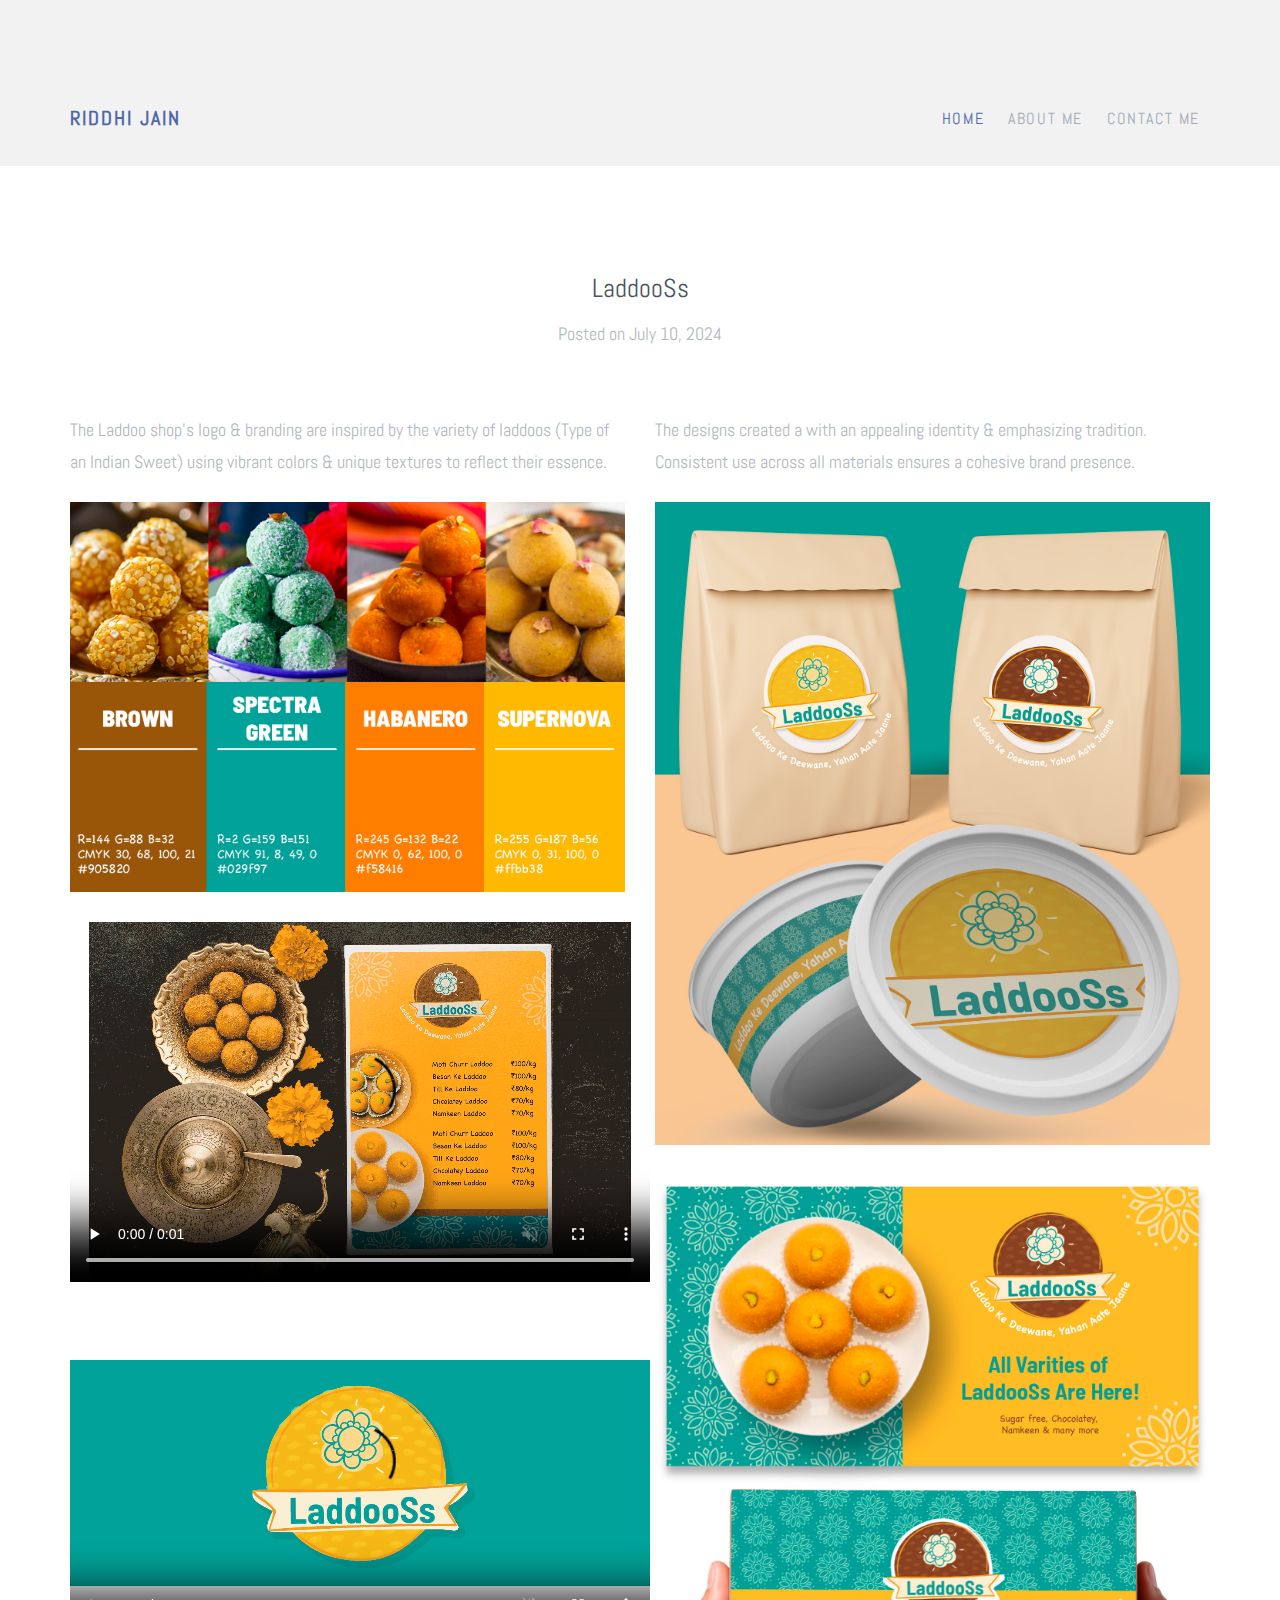
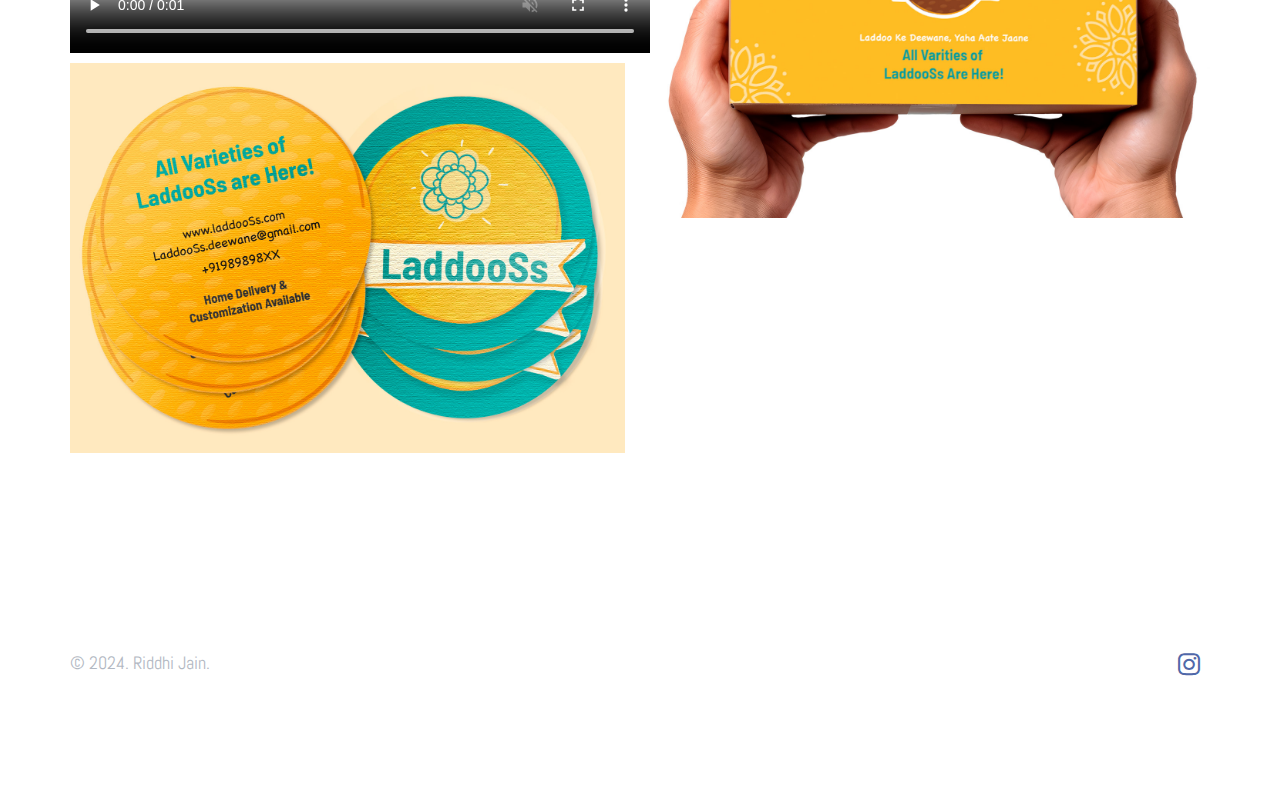
==== commit fbad17cd: "adding meta data for website" ====
--- a/1.laddoos.html
+++ b/1.laddoos.html
@@ -10,8 +10,8 @@
 "https://cdn-icons-png.flaticon.com/512/1825/1825968.png"
             type="image/x-icon"
         />
-    <meta name="description" content="Free Bootstrap Theme by uicookies.com">
-    <meta name="keywords" content="free website templates, free bootstrap themes, free template, free bootstrap, free website template">
+        <meta name="description" content="An experienced Graphic Designer, worked with Flipkart, Bengaluru">
+        <meta name="keywords" content="freelancer, graphic designer, norway, denmark, aarhus, graphic designer in aarhus">
     
     <link href="https://fonts.googleapis.com/css?family=Abel" rel="stylesheet">
     <link rel="stylesheet" href="css/styles-merged.css">
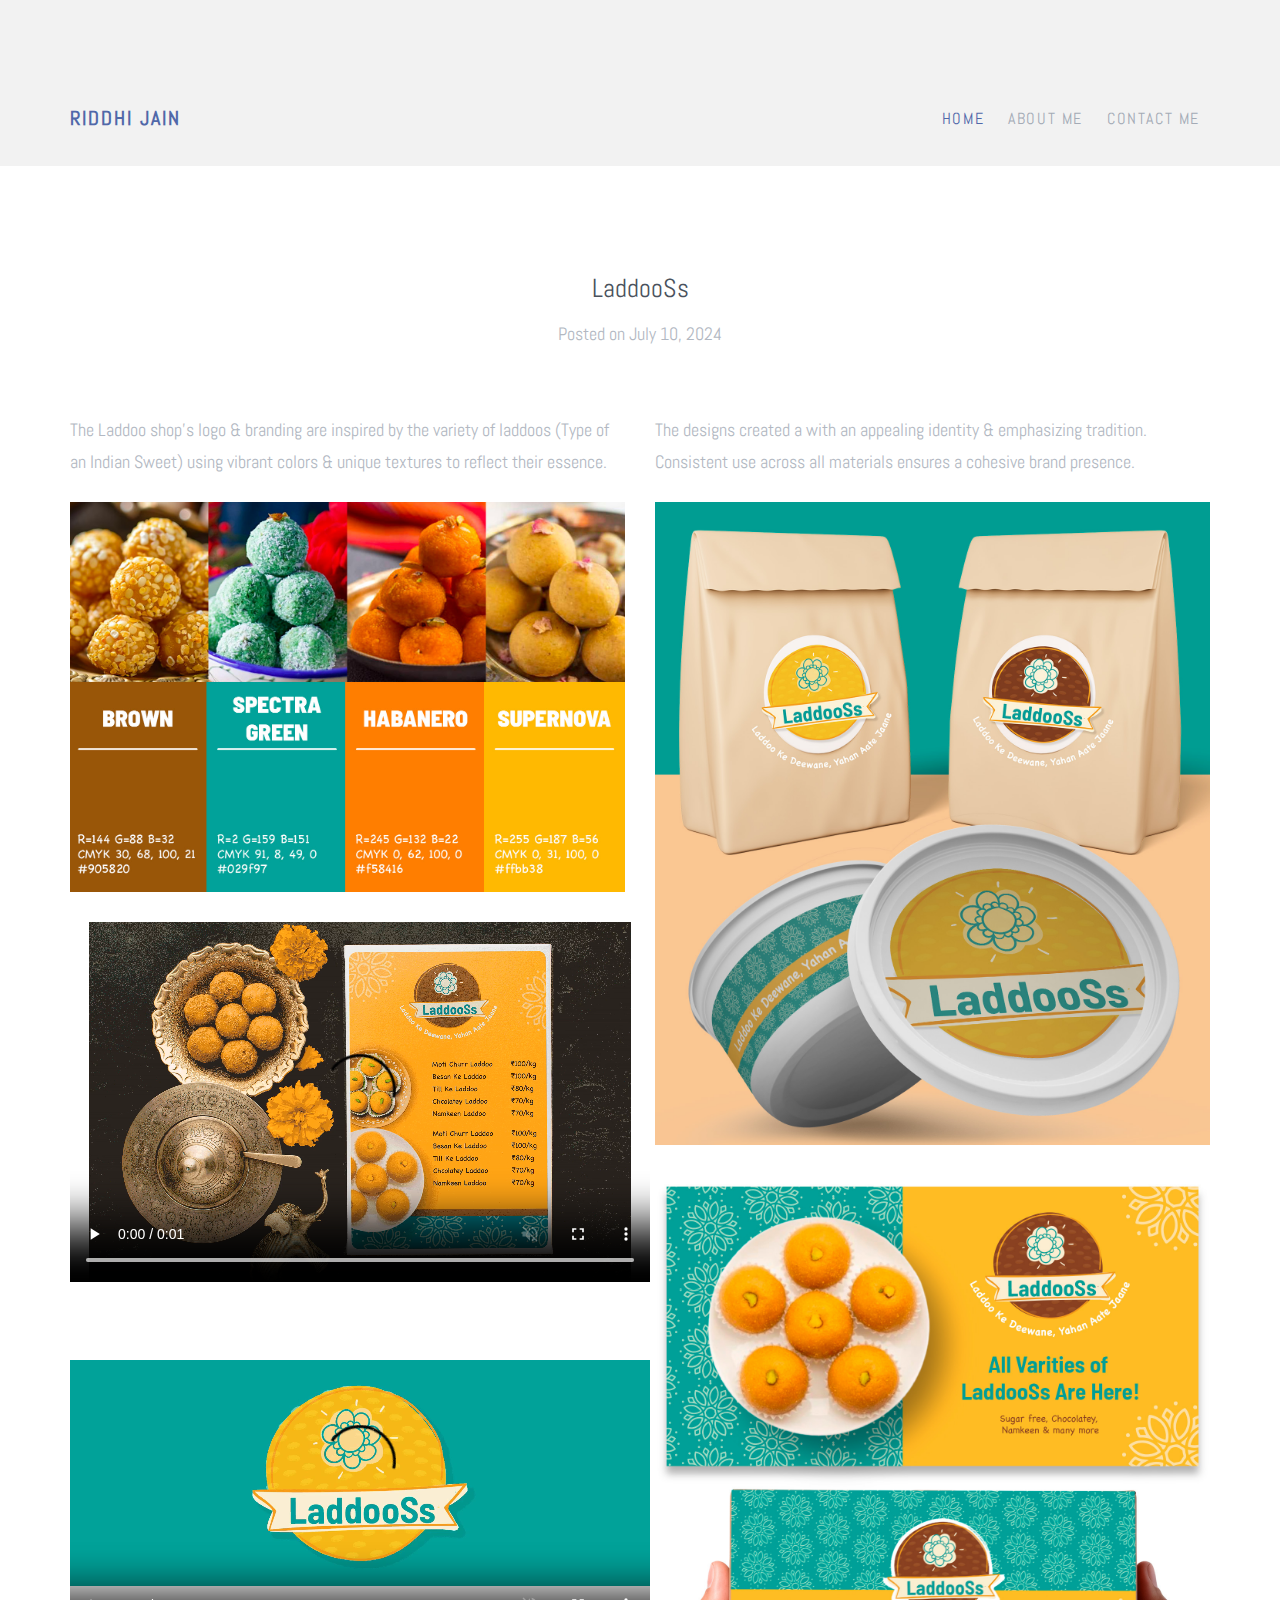
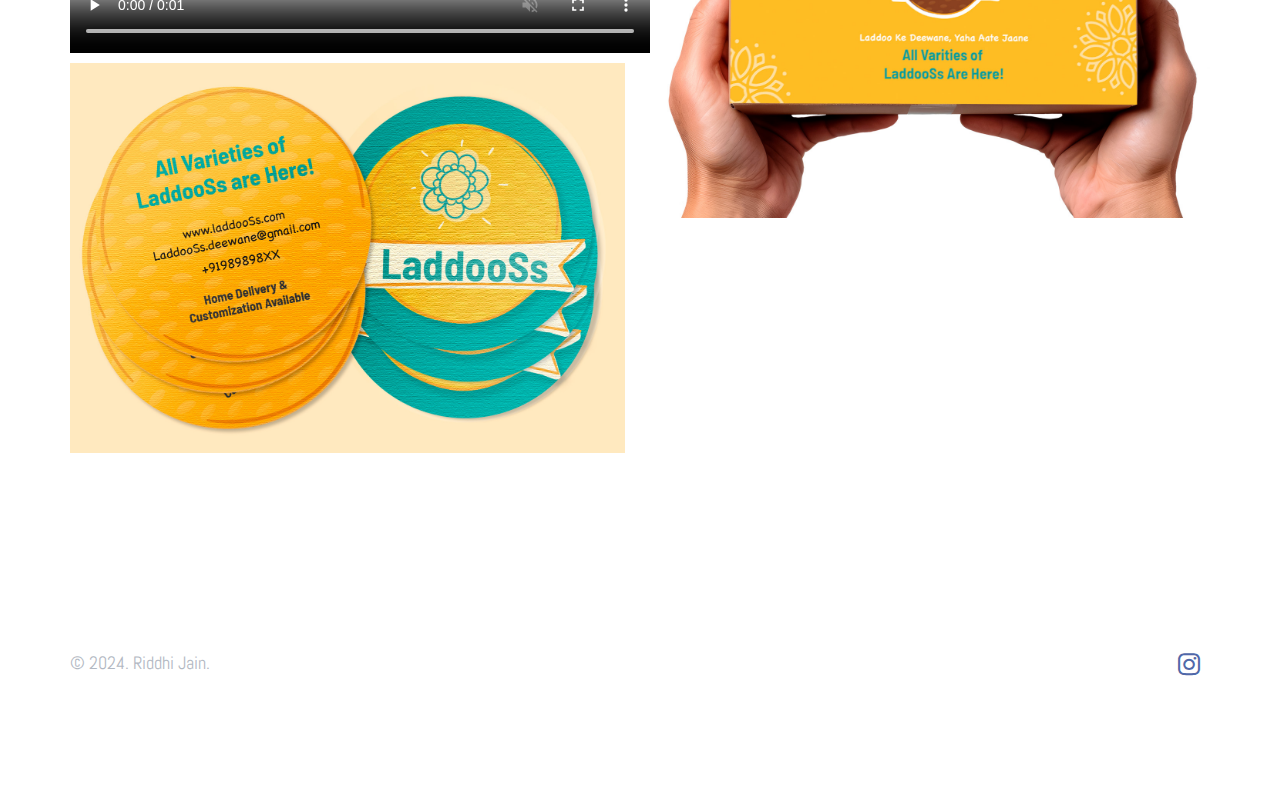
==== commit 5c0328f7: "update address" ====
--- a/1.laddoos.html
+++ b/1.laddoos.html
@@ -47,7 +47,7 @@
           <div class="extra-text visible-xs"> 
             <a href="#" class="probootstrap-burger-menu"><i>Menu</i></a>
             <h5>Address</h5>
-            <p>198 West 21th Street, Suite 721 New York NY 10016</p>
+            <p>Aarhus University, Student Housing, Aarhus C, Denmark +4746213761</p>
             <h5>Connect</h5>
             <ul class="social-buttons">
               <li><a href="#"><i class="icon-twitter"></i></a></li>
